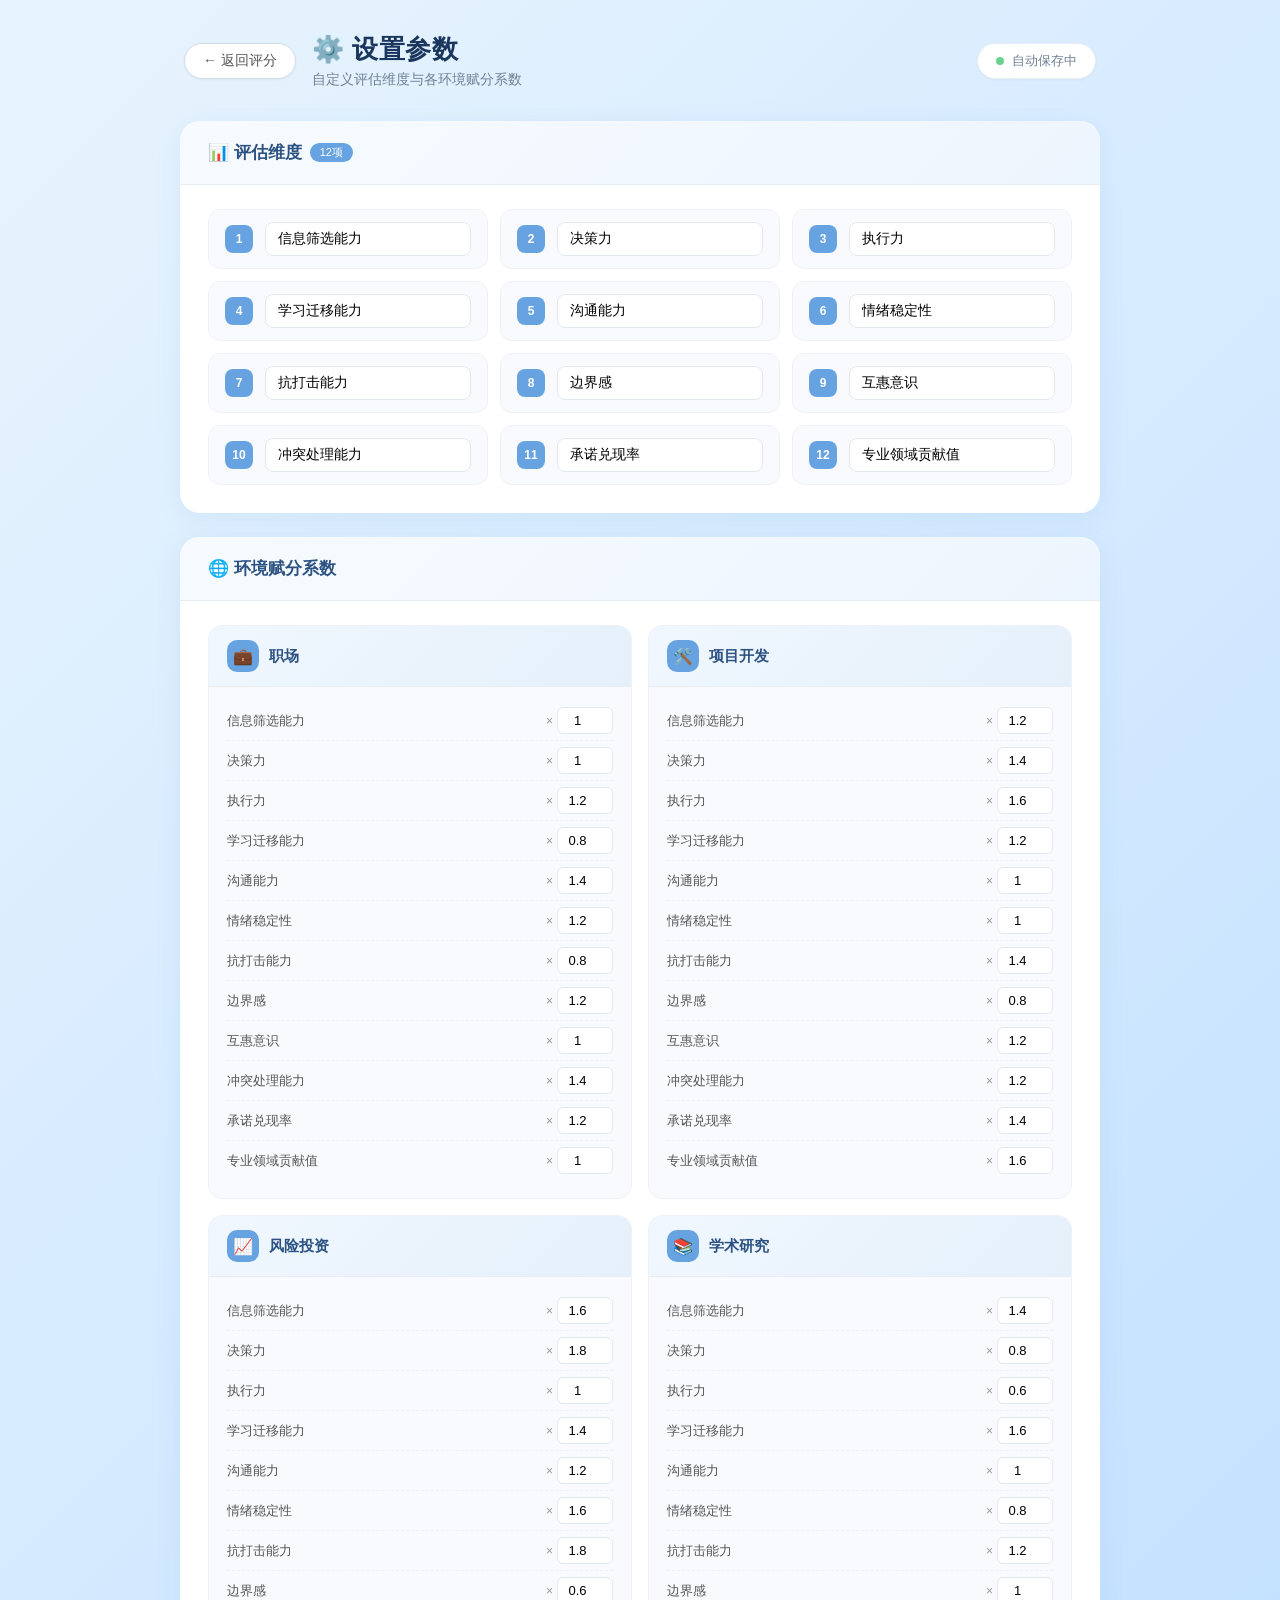
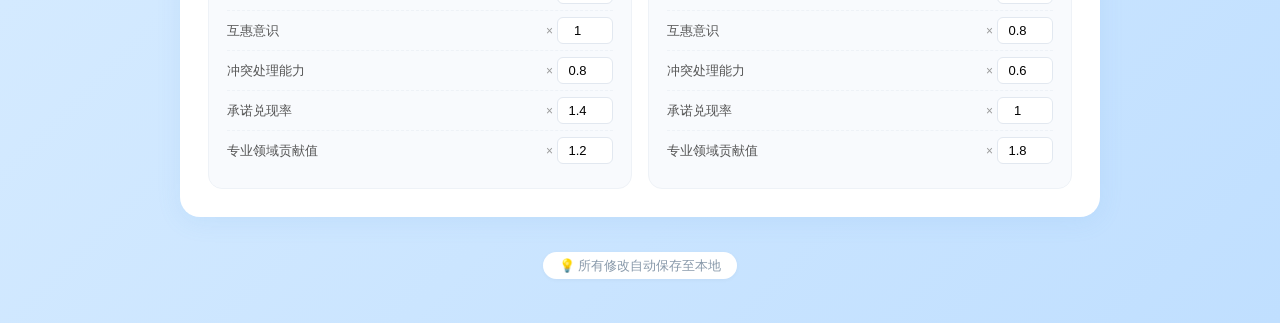
==== adjust the parameters.html @ 8843e94a "Add files via upload" ====
<!DOCTYPE html>
<html lang="zh-CN">
<head>
    <meta charset="UTF-8">
    <meta name="viewport" content="width=device-width, initial-scale=1.0">
    <title>设置参数 - Utopia: Order</title>
    <style>
        :root {
            --primary-color: #b3d9ff;
            --secondary-color: #cce5ff;
            --accent-color: #66a3e0;
            --text-color: #333;
            --light-bg: #f0f7ff;
            --card-shadow: 0 2px 10px rgba(0,0,0,0.1);
        }
        
        * {
            margin: 0;
            padding: 0;
            box-sizing: border-box;
        }
        
        body {
            font-family: 'Segoe UI', Tahoma, Geneva, Verdana, sans-serif;
            background: linear-gradient(135deg, #e8f4fd 0%, #d4eaff 50%, #c0dfff 100%);
            color: var(--text-color);
            min-height: 100vh;
        }
        
        .container {
            max-width: 960px;
            margin: 0 auto;
            padding: 32px 20px;
        }
        
        /* 顶部导航 */
        .top-bar {
            display: flex;
            justify-content: space-between;
            align-items: center;
            margin-bottom: 32px;
            padding: 0 4px;
        }
        
        .top-bar-left {
            display: flex;
            align-items: center;
            gap: 16px;
        }
        
        .back-btn {
            display: inline-flex;
            align-items: center;
            gap: 6px;
            padding: 8px 18px;
            background: white;
            border: 1px solid #d0dbe8;
            border-radius: 40px;
            color: #555;
            font-size: 14px;
            text-decoration: none;
            transition: all 0.2s;
            box-shadow: 0 1px 3px rgba(0,0,0,0.04);
        }
        
        .back-btn:hover {
            background: #f5f9ff;
            border-color: var(--accent-color);
            color: #2c5282;
            transform: translateX(-2px);
        }
        
        .page-title {
            font-size: 26px;
            font-weight: 700;
            color: #1a365d;
            letter-spacing: 0.5px;
        }
        
        .page-subtitle {
            font-size: 14px;
            color: #718096;
            margin-top: 4px;
        }
        
        /* 自动保存状态 */
        .save-status {
            display: flex;
            align-items: center;
            gap: 8px;
            padding: 8px 18px;
            background: white;
            border-radius: 40px;
            font-size: 13px;
            color: #718096;
            box-shadow: 0 1px 3px rgba(0,0,0,0.04);
            border: 1px solid #e8edf4;
        }
        
        .save-dot {
            width: 8px;
            height: 8px;
            border-radius: 50%;
            background: #68d391;
            animation: pulse 2s infinite;
        }
        
        @keyframes pulse {
            0%, 100% { opacity: 1; }
            50% { opacity: 0.5; }
        }
        
        /* 主卡片 */
        .main-card {
            background: white;
            border-radius: 20px;
            box-shadow: 0 4px 24px rgba(102, 163, 224, 0.12);
            overflow: hidden;
            margin-bottom: 24px;
        }
        
        .card-header {
            padding: 20px 28px;
            background: linear-gradient(135deg, #f7fbff 0%, #edf5fe 100%);
            border-bottom: 1px solid #e8edf4;
            display: flex;
            justify-content: space-between;
            align-items: center;
        }
        
        .card-header h2 {
            font-size: 17px;
            font-weight: 600;
            color: #2c5282;
            display: flex;
            align-items: center;
            gap: 8px;
        }
        
        .card-header .badge {
            font-size: 11px;
            padding: 2px 10px;
            border-radius: 20px;
            background: var(--accent-color);
            color: white;
            font-weight: 500;
        }
        
        .card-body {
            padding: 24px 28px 28px;
        }
        
        /* 维度列表 */
        .dimension-grid {
            display: grid;
            grid-template-columns: repeat(auto-fill, minmax(260px, 1fr));
            gap: 12px;
        }
        
        .dimension-item {
            display: flex;
            align-items: center;
            gap: 12px;
            padding: 12px 16px;
            background: #f8fafd;
            border-radius: 12px;
            border: 1px solid #eef2f7;
            transition: all 0.2s;
        }
        
        .dimension-item:hover {
            background: #f0f7ff;
            border-color: #c8ddf0;
        }
        
        .dimension-number {
            width: 28px;
            height: 28px;
            border-radius: 8px;
            background: var(--accent-color);
            color: white;
            display: flex;
            align-items: center;
            justify-content: center;
            font-size: 12px;
            font-weight: 600;
            flex-shrink: 0;
        }
        
        .dimension-item input {
            flex: 1;
            padding: 8px 12px;
            border: 1px solid #e2e8f0;
            border-radius: 8px;
            font-size: 14px;
            background: white;
            transition: border-color 0.2s;
        }
        
        .dimension-item input:focus {
            outline: none;
            border-color: var(--accent-color);
            box-shadow: 0 0 0 3px rgba(102, 163, 224, 0.15);
        }
        
        /* 环境卡片 */
        .env-grid {
            display: grid;
            grid-template-columns: repeat(auto-fill, minmax(380px, 1fr));
            gap: 16px;
        }
        
        .env-card {
            background: #f8fafd;
            border-radius: 14px;
            border: 1px solid #eef2f7;
            overflow: hidden;
            transition: all 0.2s;
        }
        
        .env-card:hover {
            border-color: #c8ddf0;
            box-shadow: 0 2px 8px rgba(102, 163, 224, 0.08);
        }
        
        .env-card-header {
            padding: 14px 18px;
            background: linear-gradient(135deg, #f0f7ff 0%, #e5f0fa 100%);
            border-bottom: 1px solid #e8edf4;
            display: flex;
            align-items: center;
            gap: 10px;
        }
        
        .env-icon {
            width: 32px;
            height: 32px;
            border-radius: 10px;
            background: var(--accent-color);
            color: white;
            display: flex;
            align-items: center;
            justify-content: center;
            font-size: 16px;
        }
        
        .env-card-header h3 {
            font-size: 15px;
            font-weight: 600;
            color: #2c5282;
        }
        
        .env-card-body {
            padding: 14px 18px 18px;
        }
        
        .coeff-row {
            display: flex;
            align-items: center;
            gap: 10px;
            padding: 6px 0;
            border-bottom: 1px dashed #eef2f7;
        }
        
        .coeff-row:last-child {
            border-bottom: none;
        }
        
        .coeff-label {
            flex: 1;
            font-size: 13px;
            color: #555;
        }
        
        .coeff-input-wrapper {
            display: flex;
            align-items: center;
            gap: 4px;
        }
        
        .coeff-input-wrapper span {
            font-size: 12px;
            color: #999;
        }
        
        .coeff-input-wrapper input {
            width: 56px;
            padding: 5px 8px;
            border: 1px solid #e2e8f0;
            border-radius: 6px;
            font-size: 13px;
            text-align: center;
            background: white;
            transition: border-color 0.2s;
        }
        
        .coeff-input-wrapper input:focus {
            outline: none;
            border-color: var(--accent-color);
            box-shadow: 0 0 0 3px rgba(102, 163, 224, 0.12);
        }
        
        /* 底部提示 */
        .footer-note {
            text-align: center;
            padding: 16px;
            color: #8899aa;
            font-size: 13px;
        }
        
        .footer-note span {
            background: white;
            padding: 6px 16px;
            border-radius: 20px;
            box-shadow: 0 1px 4px rgba(0,0,0,0.04);
        }
        
        @media (max-width: 680px) {
            .container {
                padding: 16px 12px;
            }
            .top-bar {
                flex-direction: column;
                align-items: flex-start;
                gap: 12px;
            }
            .dimension-grid {
                grid-template-columns: 1fr;
            }
            .env-grid {
                grid-template-columns: 1fr;
            }
            .card-body {
                padding: 16px;
            }
        }
    </style>
</head>
<body>
    <div class="container">
        <!-- 顶部导航 -->
        <div class="top-bar">
            <div class="top-bar-left">
                <a href="scoring.html" class="back-btn">← 返回评分</a>
                <div>
                    <div class="page-title">⚙️ 设置参数</div>
                    <div class="page-subtitle">自定义评估维度与各环境赋分系数</div>
                </div>
            </div>
            <div class="save-status">
                <span class="save-dot"></span>
                自动保存中
            </div>
        </div>

        <!-- 评估维度 -->
        <div class="main-card">
            <div class="card-header">
                <h2>📊 评估维度 <span class="badge" id="dimCount">12项</span></h2>
            </div>
            <div class="card-body">
                <div class="dimension-grid" id="dimensionsContainer"></div>
            </div>
        </div>

        <!-- 环境赋分系数 -->
        <div class="main-card">
            <div class="card-header">
                <h2>🌐 环境赋分系数</h2>
            </div>
            <div class="card-body">
                <div class="env-grid" id="coefficientsContainer"></div>
            </div>
        </div>

        <div class="footer-note">
            <span>💡 所有修改自动保存至本地</span>
        </div>
    </div>

    <script>
        const defaultConfig = {
            dimNames: ['信息筛选能力','决策力','执行力','学习迁移能力','沟通能力','情绪稳定性','抗打击能力','边界感','互惠意识','冲突处理能力','承诺兑现率','专业领域贡献值'],
            environments: ['职场', '项目开发', '风险投资', '学术研究'],
            coefficients: {
                '职场': [1.0, 1.0, 1.2, 0.8, 1.4, 1.2, 0.8, 1.2, 1.0, 1.4, 1.2, 1.0],
                '项目开发': [1.2, 1.4, 1.6, 1.2, 1.0, 1.0, 1.4, 0.8, 1.2, 1.2, 1.4, 1.6],
                '风险投资': [1.6, 1.8, 1.0, 1.4, 1.2, 1.6, 1.8, 0.6, 1.0, 0.8, 1.4, 1.2],
                '学术研究': [1.4, 0.8, 0.6, 1.6, 1.0, 0.8, 1.2, 1.0, 0.8, 0.6, 1.0, 1.8]
            }
        };

        const envIcons = {'职场':'💼','项目开发':'🛠️','风险投资':'📈','学术研究':'📚'};

        let config = loadConfig();

        function loadConfig() {
            const saved = localStorage.getItem('utopia_config');
            if (saved) {
                try { return JSON.parse(saved); } catch(e) {}
            }
            return JSON.parse(JSON.stringify(defaultConfig));
        }

        function saveConfig() {
            localStorage.setItem('utopia_config', JSON.stringify(config));
        }

        function renderDimensions() {
            const container = document.getElementById('dimensionsContainer');
            document.getElementById('dimCount').textContent = config.dimNames.length + '项';
            container.innerHTML = config.dimNames.map((name, idx) => `
                <div class="dimension-item">
                    <div class="dimension-number">${idx + 1}</div>
                    <input type="text" value="${name}" onchange="updateDimName(${idx}, this.value)">
                </div>
            `).join('');
        }

        function updateDimName(idx, value) {
            config.dimNames[idx] = value;
            saveConfig();
            renderCoefficients();
        }

        function renderCoefficients() {
            const container = document.getElementById('coefficientsContainer');
            container.innerHTML = config.environments.map(env => {
                const coeffs = config.coefficients[env] || config.dimNames.map(() => 1.0);
                return `
                    <div class="env-card">
                        <div class="env-card-header">
                            <div class="env-icon">${envIcons[env] || '🌐'}</div>
                            <h3>${env}</h3>
                        </div>
                        <div class="env-card-body">
                            ${config.dimNames.map((dim, idx) => `
                                <div class="coeff-row">
                                    <span class="coeff-label">${dim}</span>
                                    <div class="coeff-input-wrapper">
                                        <span>×</span>
                                        <input type="number" step="0.1" min="0" max="3"
                                               value="${coeffs[idx] !== undefined ? coeffs[idx] : 1.0}"
                                               onchange="updateCoefficient('${env}', ${idx}, this.value)">
                                    </div>
                                </div>
                            `).join('')}
                        </div>
                    </div>
                `;
            }).join('');
        }

        function updateCoefficient(env, idx, value) {
            if (!config.coefficients[env]) {
                config.coefficients[env] = config.dimNames.map(() => 1.0);
            }
            config.coefficients[env][idx] = parseFloat(value) || 1.0;
            saveConfig();
        }

        renderDimensions();
        renderCoefficients();
    </script>
</body>
</html>
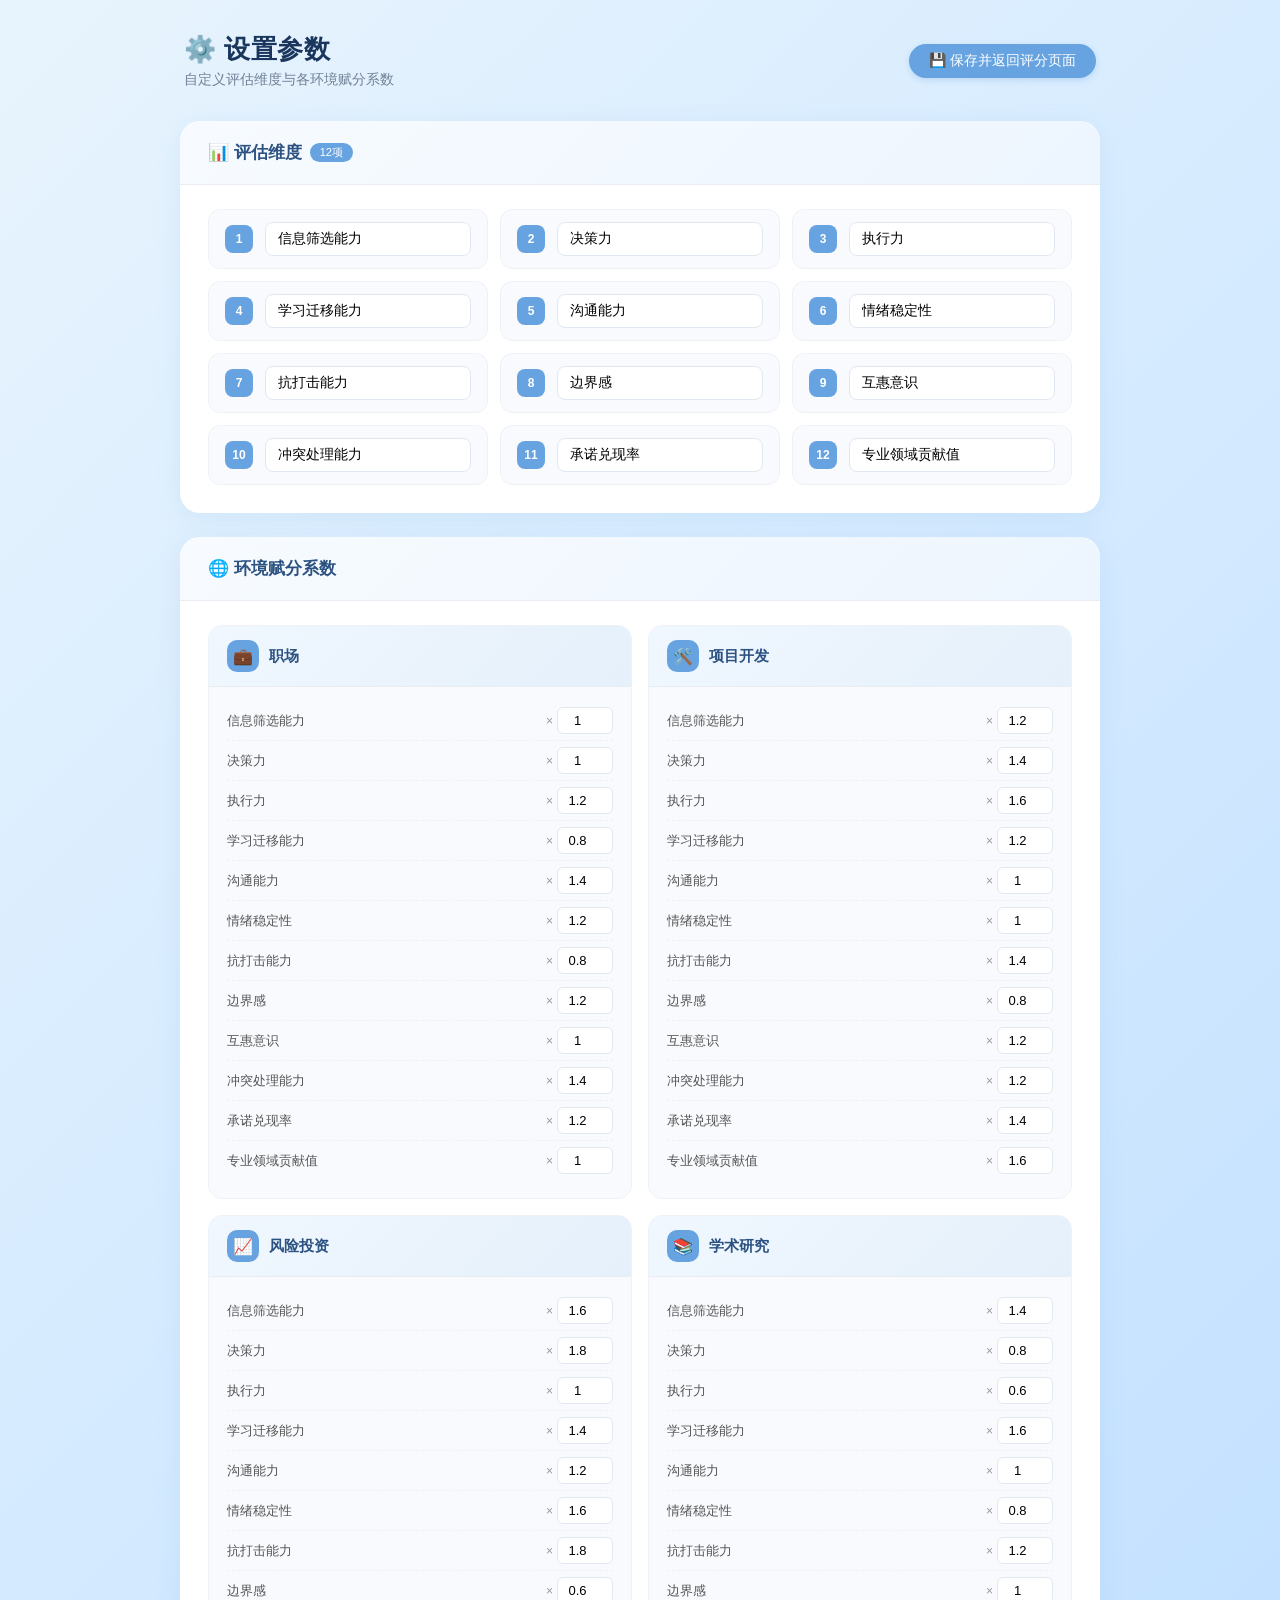
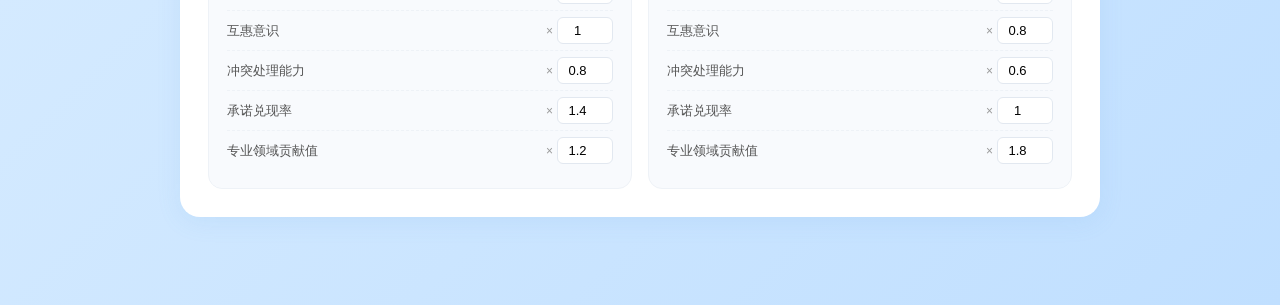
==== commit 54e3f75f: "Add files via upload" ====
--- a/adjust the parameters.html
+++ b/adjust the parameters.html
@@ -4,36 +4,17 @@
     <meta charset="UTF-8">
     <meta name="viewport" content="width=device-width, initial-scale=1.0">
     <title>设置参数 - Utopia: Order</title>
+    <link rel="stylesheet" href="styles.css">
     <style>
-        :root {
-            --primary-color: #b3d9ff;
-            --secondary-color: #cce5ff;
-            --accent-color: #66a3e0;
-            --text-color: #333;
-            --light-bg: #f0f7ff;
-            --card-shadow: 0 2px 10px rgba(0,0,0,0.1);
-        }
-        
-        * {
-            margin: 0;
-            padding: 0;
-            box-sizing: border-box;
-        }
-        
         body {
-            font-family: 'Segoe UI', Tahoma, Geneva, Verdana, sans-serif;
             background: linear-gradient(135deg, #e8f4fd 0%, #d4eaff 50%, #c0dfff 100%);
-            color: var(--text-color);
-            min-height: 100vh;
-        }
-        
+        }
+
         .container {
             max-width: 960px;
-            margin: 0 auto;
             padding: 32px 20px;
         }
-        
-        /* 顶部导航 */
+
         .top-bar {
             display: flex;
             justify-content: space-between;
@@ -41,122 +22,32 @@
             margin-bottom: 32px;
             padding: 0 4px;
         }
-        
+
         .top-bar-left {
             display: flex;
             align-items: center;
             gap: 16px;
         }
-        
-        .back-btn {
-            display: inline-flex;
-            align-items: center;
-            gap: 6px;
-            padding: 8px 18px;
-            background: white;
-            border: 1px solid #d0dbe8;
-            border-radius: 40px;
-            color: #555;
-            font-size: 14px;
-            text-decoration: none;
-            transition: all 0.2s;
-            box-shadow: 0 1px 3px rgba(0,0,0,0.04);
-        }
-        
-        .back-btn:hover {
-            background: #f5f9ff;
-            border-color: var(--accent-color);
-            color: #2c5282;
-            transform: translateX(-2px);
-        }
-        
+
         .page-title {
             font-size: 26px;
             font-weight: 700;
             color: #1a365d;
             letter-spacing: 0.5px;
         }
-        
+
         .page-subtitle {
             font-size: 14px;
             color: #718096;
             margin-top: 4px;
         }
-        
-        /* 自动保存状态 */
-        .save-status {
-            display: flex;
-            align-items: center;
-            gap: 8px;
-            padding: 8px 18px;
-            background: white;
-            border-radius: 40px;
-            font-size: 13px;
-            color: #718096;
-            box-shadow: 0 1px 3px rgba(0,0,0,0.04);
-            border: 1px solid #e8edf4;
-        }
-        
-        .save-dot {
-            width: 8px;
-            height: 8px;
-            border-radius: 50%;
-            background: #68d391;
-            animation: pulse 2s infinite;
-        }
-        
-        @keyframes pulse {
-            0%, 100% { opacity: 1; }
-            50% { opacity: 0.5; }
-        }
-        
-        /* 主卡片 */
-        .main-card {
-            background: white;
-            border-radius: 20px;
-            box-shadow: 0 4px 24px rgba(102, 163, 224, 0.12);
-            overflow: hidden;
-            margin-bottom: 24px;
-        }
-        
-        .card-header {
-            padding: 20px 28px;
-            background: linear-gradient(135deg, #f7fbff 0%, #edf5fe 100%);
-            border-bottom: 1px solid #e8edf4;
-            display: flex;
-            justify-content: space-between;
-            align-items: center;
-        }
-        
-        .card-header h2 {
-            font-size: 17px;
-            font-weight: 600;
-            color: #2c5282;
-            display: flex;
-            align-items: center;
-            gap: 8px;
-        }
-        
-        .card-header .badge {
-            font-size: 11px;
-            padding: 2px 10px;
-            border-radius: 20px;
-            background: var(--accent-color);
-            color: white;
-            font-weight: 500;
-        }
-        
-        .card-body {
-            padding: 24px 28px 28px;
-        }
-        
-        /* 维度列表 */
+
         .dimension-grid {
             display: grid;
             grid-template-columns: repeat(auto-fill, minmax(260px, 1fr));
             gap: 12px;
         }
-        
+
         .dimension-item {
             display: flex;
             align-items: center;
@@ -167,12 +58,12 @@
             border: 1px solid #eef2f7;
             transition: all 0.2s;
         }
-        
+
         .dimension-item:hover {
             background: #f0f7ff;
             border-color: #c8ddf0;
         }
-        
+
         .dimension-number {
             width: 28px;
             height: 28px;
@@ -186,7 +77,7 @@
             font-weight: 600;
             flex-shrink: 0;
         }
-        
+
         .dimension-item input {
             flex: 1;
             padding: 8px 12px;
@@ -196,20 +87,19 @@
             background: white;
             transition: border-color 0.2s;
         }
-        
+
         .dimension-item input:focus {
             outline: none;
             border-color: var(--accent-color);
             box-shadow: 0 0 0 3px rgba(102, 163, 224, 0.15);
         }
-        
-        /* 环境卡片 */
+
         .env-grid {
             display: grid;
             grid-template-columns: repeat(auto-fill, minmax(380px, 1fr));
             gap: 16px;
         }
-        
+
         .env-card {
             background: #f8fafd;
             border-radius: 14px;
@@ -217,12 +107,12 @@
             overflow: hidden;
             transition: all 0.2s;
         }
-        
+
         .env-card:hover {
             border-color: #c8ddf0;
             box-shadow: 0 2px 8px rgba(102, 163, 224, 0.08);
         }
-        
+
         .env-card-header {
             padding: 14px 18px;
             background: linear-gradient(135deg, #f0f7ff 0%, #e5f0fa 100%);
@@ -231,7 +121,7 @@
             align-items: center;
             gap: 10px;
         }
-        
+
         .env-icon {
             width: 32px;
             height: 32px;
@@ -243,17 +133,17 @@
             justify-content: center;
             font-size: 16px;
         }
-        
+
         .env-card-header h3 {
             font-size: 15px;
             font-weight: 600;
             color: #2c5282;
         }
-        
+
         .env-card-body {
             padding: 14px 18px 18px;
         }
-        
+
         .coeff-row {
             display: flex;
             align-items: center;
@@ -261,28 +151,28 @@
             padding: 6px 0;
             border-bottom: 1px dashed #eef2f7;
         }
-        
+
         .coeff-row:last-child {
             border-bottom: none;
         }
-        
+
         .coeff-label {
             flex: 1;
             font-size: 13px;
             color: #555;
         }
-        
+
         .coeff-input-wrapper {
             display: flex;
             align-items: center;
             gap: 4px;
         }
-        
+
         .coeff-input-wrapper span {
             font-size: 12px;
             color: #999;
         }
-        
+
         .coeff-input-wrapper input {
             width: 56px;
             padding: 5px 8px;
@@ -293,28 +183,27 @@
             background: white;
             transition: border-color 0.2s;
         }
-        
+
         .coeff-input-wrapper input:focus {
             outline: none;
             border-color: var(--accent-color);
             box-shadow: 0 0 0 3px rgba(102, 163, 224, 0.12);
         }
-        
-        /* 底部提示 */
+
         .footer-note {
             text-align: center;
             padding: 16px;
             color: #8899aa;
             font-size: 13px;
         }
-        
+
         .footer-note span {
             background: white;
             padding: 6px 16px;
             border-radius: 20px;
             box-shadow: 0 1px 4px rgba(0,0,0,0.04);
         }
-        
+
         @media (max-width: 680px) {
             .container {
                 padding: 16px 12px;
@@ -338,22 +227,16 @@
 </head>
 <body>
     <div class="container">
-        <!-- 顶部导航 -->
         <div class="top-bar">
             <div class="top-bar-left">
-                <a href="scoring.html" class="back-btn">← 返回评分</a>
                 <div>
                     <div class="page-title">⚙️ 设置参数</div>
                     <div class="page-subtitle">自定义评估维度与各环境赋分系数</div>
                 </div>
             </div>
-            <div class="save-status">
-                <span class="save-dot"></span>
-                自动保存中
-            </div>
+            <button class="back-btn" onclick="saveAndReturn()" style="background: var(--accent-color); color: white; border: none; padding: 8px 20px; border-radius: 40px; cursor: pointer; font-size: 14px; box-shadow: 0 2px 6px rgba(102, 163, 224, 0.3);">💾 保存并返回评分页面</button>
         </div>
 
-        <!-- 评估维度 -->
         <div class="main-card">
             <div class="card-header">
                 <h2>📊 评估维度 <span class="badge" id="dimCount">12项</span></h2>
@@ -363,7 +246,6 @@
             </div>
         </div>
 
-        <!-- 环境赋分系数 -->
         <div class="main-card">
             <div class="card-header">
                 <h2>🌐 环境赋分系数</h2>
@@ -374,10 +256,10 @@
         </div>
 
         <div class="footer-note">
-            <span>💡 所有修改自动保存至本地</span>
         </div>
     </div>
 
+    <script src="scripts.js"></script>
     <script>
         const defaultConfig = {
             dimNames: ['信息筛选能力','决策力','执行力','学习迁移能力','沟通能力','情绪稳定性','抗打击能力','边界感','互惠意识','冲突处理能力','承诺兑现率','专业领域贡献值'],
@@ -459,6 +341,15 @@
             saveConfig();
         }
 
+        function saveAndReturn() {
+            saveConfig();
+            const params = new URLSearchParams(window.location.search);
+            const id = params.get('id') || '';
+            const name = params.get('name') || '';
+            const env = params.get('env') || '';
+            window.location.replace(`scoring.html?id=${encodeURIComponent(id)}&name=${encodeURIComponent(name)}&env=${encodeURIComponent(env)}`);
+        }
+
         renderDimensions();
         renderCoefficients();
     </script>
--- a/styles.css
+++ b/styles.css
@@ -0,0 +1,178 @@
+:root {
+    --primary-color: #b3d9ff;
+    --secondary-color: #cce5ff;
+    --accent-color: #66a3e0;
+    --text-color: #333;
+    --light-bg: #f0f7ff;
+    --card-shadow: 0 2px 10px rgba(0,0,0,0.1);
+}
+
+* {
+    margin: 0;
+    padding: 0;
+    box-sizing: border-box;
+}
+
+body {
+    font-family: 'Segoe UI', Tahoma, Geneva, Verdana, sans-serif;
+    color: var(--text-color);
+    min-height: 100vh;
+}
+
+.container {
+    max-width: 1200px;
+    margin: 0 auto;
+    padding: 20px;
+}
+
+/* 按钮通用样式 */
+.btn {
+    padding: 8px 16px;
+    border: none;
+    border-radius: 6px;
+    cursor: pointer;
+    font-size: 14px;
+    transition: all 0.3s ease;
+    background: var(--accent-color);
+    color: white;
+}
+
+.btn:hover {
+    opacity: 0.85;
+    transform: translateY(-1px);
+}
+
+.btn-secondary {
+    background: #e2e8f0;
+    color: #333;
+}
+
+/* 返回按钮 */
+.back-btn {
+    display: inline-flex;
+    align-items: center;
+    gap: 6px;
+    padding: 8px 18px;
+    background: white;
+    border: 1px solid #d0dbe8;
+    border-radius: 40px;
+    color: #555;
+    font-size: 14px;
+    text-decoration: none;
+    transition: all 0.2s;
+    box-shadow: 0 1px 3px rgba(0,0,0,0.04);
+}
+
+.back-btn:hover {
+    background: #f5f9ff;
+    border-color: var(--accent-color);
+    color: #2c5282;
+    transform: translateX(-2px);
+}
+
+/* 卡片通用样式 */
+.main-card {
+    background: white;
+    border-radius: 20px;
+    box-shadow: 0 4px 24px rgba(102, 163, 224, 0.12);
+    overflow: hidden;
+    margin-bottom: 24px;
+}
+
+.card-header {
+    padding: 20px 28px;
+    background: linear-gradient(135deg, #f7fbff 0%, #edf5fe 100%);
+    border-bottom: 1px solid #e8edf4;
+    display: flex;
+    justify-content: space-between;
+    align-items: center;
+}
+
+.card-header h2 {
+    font-size: 17px;
+    font-weight: 600;
+    color: #2c5282;
+    display: flex;
+    align-items: center;
+    gap: 8px;
+}
+
+.card-header .badge {
+    font-size: 11px;
+    padding: 2px 10px;
+    border-radius: 20px;
+    background: var(--accent-color);
+    color: white;
+    font-weight: 500;
+}
+
+.card-body {
+    padding: 24px 28px 28px;
+}
+
+/* 模态框通用样式 */
+.modal {
+    display: none;
+    position: fixed;
+    top: 0;
+    left: 0;
+    width: 100%;
+    height: 100%;
+    background: rgba(0,0,0,0.5);
+    z-index: 1000;
+    justify-content: center;
+    align-items: center;
+}
+
+.modal.active {
+    display: flex;
+}
+
+.modal-content {
+    background: white;
+    padding: 30px;
+    border-radius: 12px;
+    max-width: 400px;
+    width: 90%;
+}
+
+.modal-content h3 {
+    margin-bottom: 20px;
+}
+
+.modal-content input,
+.modal-content select {
+    width: 100%;
+    padding: 10px;
+    margin-bottom: 15px;
+    border: 1px solid #ddd;
+    border-radius: 6px;
+}
+
+.modal-actions {
+    display: flex;
+    gap: 10px;
+    justify-content: flex-end;
+}
+
+/* 搜索框通用样式 */
+.search-input {
+    width: 100%;
+    padding: 12px 18px;
+    border: 2px solid #e2e8f0;
+    border-radius: 8px;
+    font-size: 15px;
+    transition: border-color 0.3s;
+}
+
+.search-input:focus {
+    outline: none;
+    border-color: var(--accent-color);
+}
+
+/* 响应式 */
+@media (max-width: 768px) {
+    .container {
+        padding: 12px;
+    }
+}
